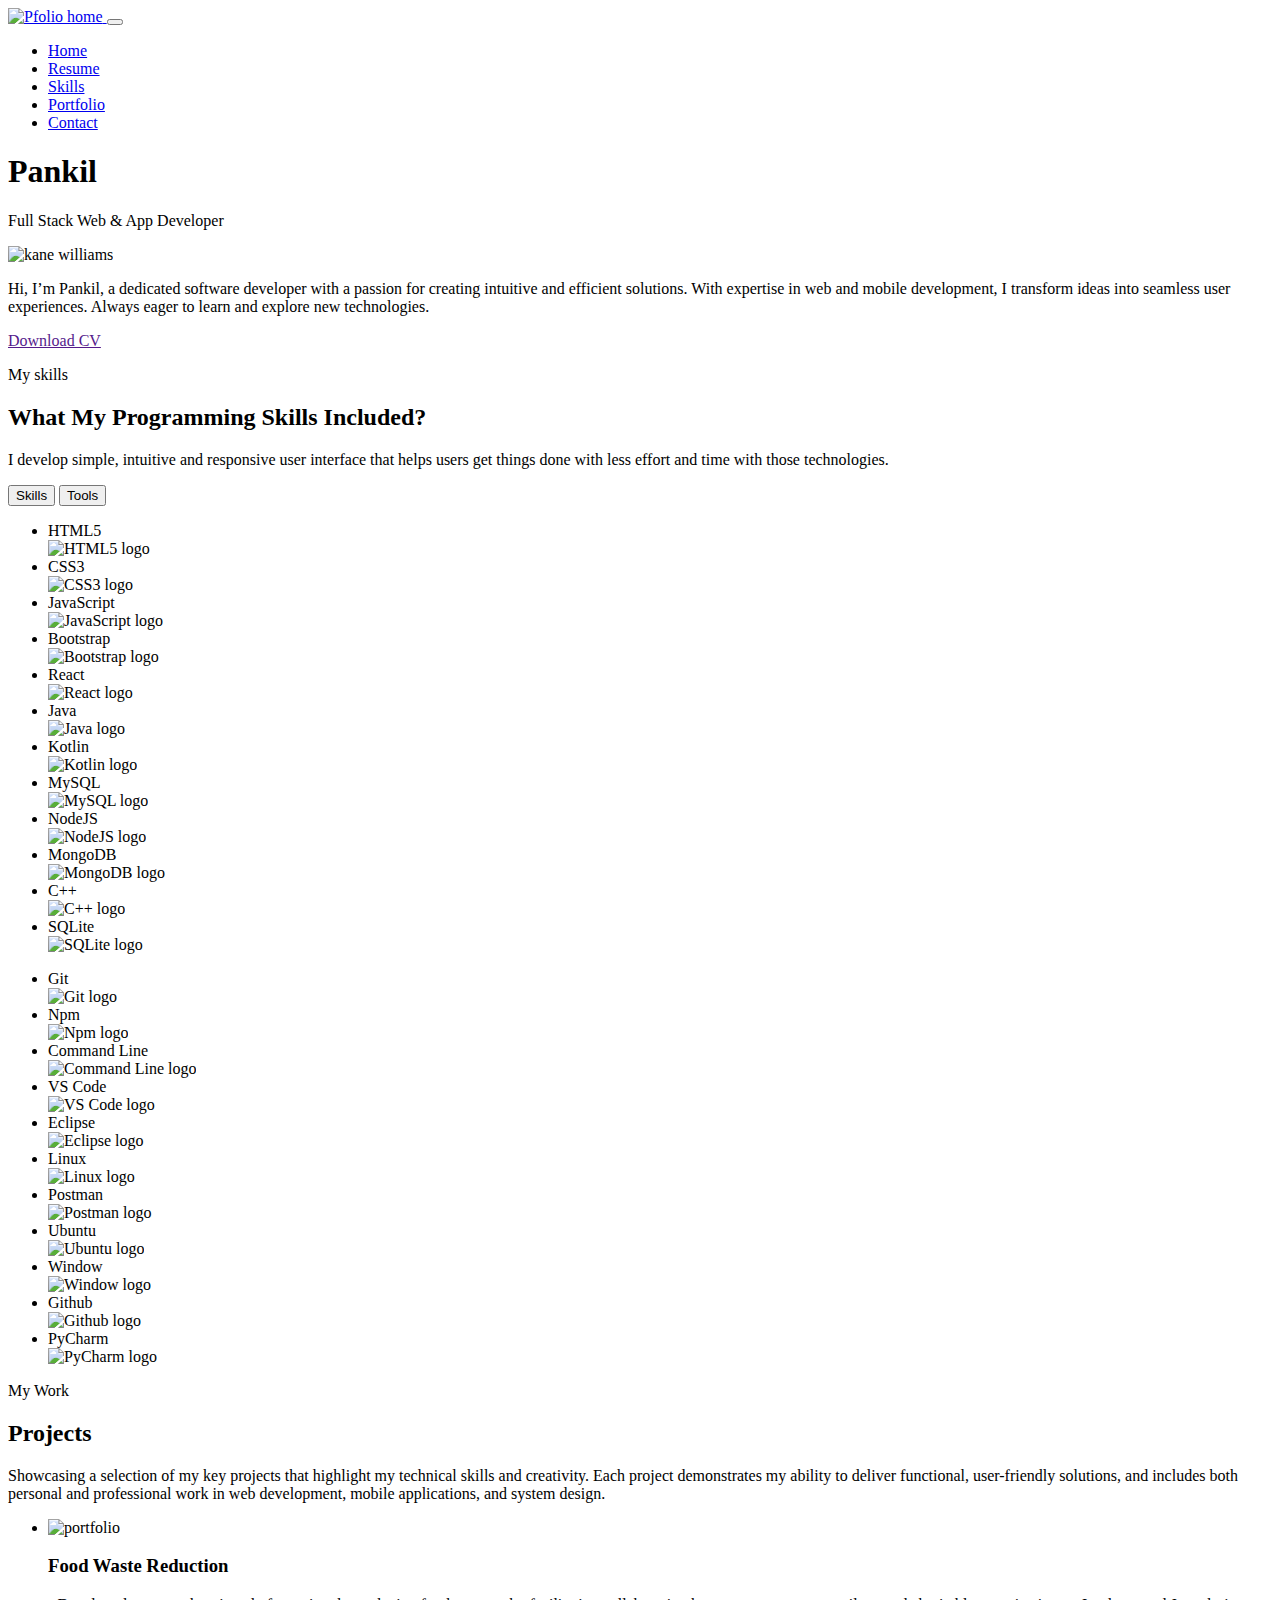
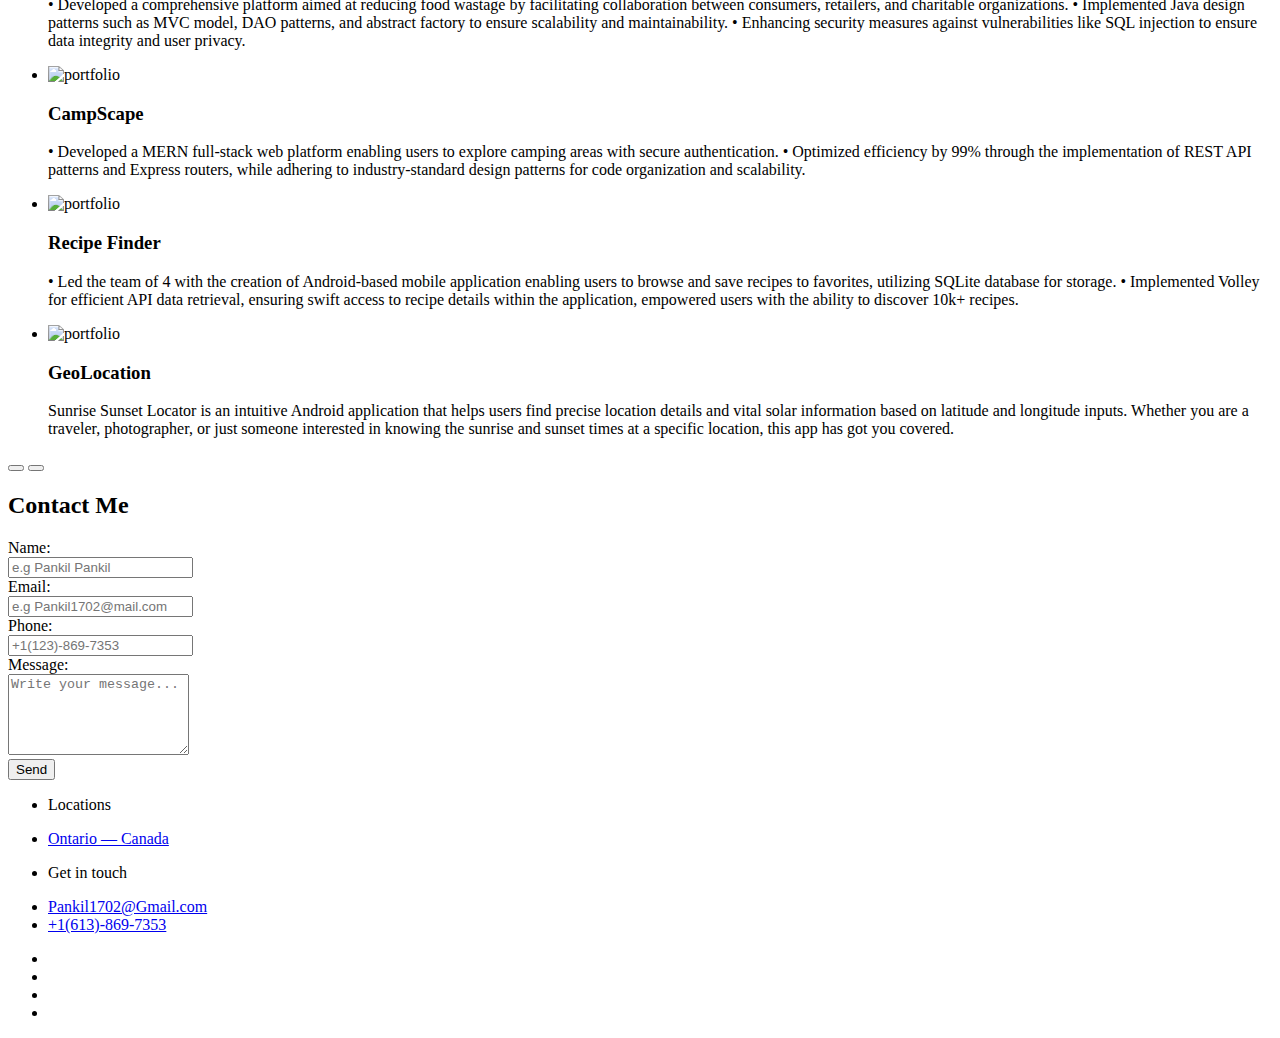
==== index.html @ f800858a "Add files via upload" ====
<!DOCTYPE html>
<html lang="en">
  <head>
    <meta charset="UTF-8" />
    <meta http-equiv="X-UA-Compatible" content="IE=edge" />
    <meta name="viewport" content="width=device-width, initial-scale=1.0" />

    <!-- 
    - primary meta tags
  -->
    <title>Pankil-Portfolio</title>
    <meta name="title" content="Kane Williams - Web & App Developer" />
    <meta
      name="description"
      content="This is a personal portfolio html template made by codewithsadee"
    />

    <!-- 
    - favicon
  -->
    <link rel="shortcut icon" href="./favicon.svg" type="image/svg+xml" />

    <!-- 
    - google font link
  -->
    <link rel="preconnect" href="https://fonts.googleapis.com" />
    <link rel="preconnect" href="https://fonts.gstatic.com" crossorigin />
    <link
      href="https://fonts.googleapis.com/css2?family=Syne:wght@400;600;700;800&display=swap"
      rel="stylesheet"
    />
    <link rel="stylesheet" href="./assets/css/style.css" />
    <link rel="preload" as="image" href="./assets/images/hero-banner.jpg" />
  </head>

  <body>
    <div class="preloader" data-preloader>
      <div class="circle"></div>
    </div>
    <!--#HEADER-->
    <header class="header" data-header>
      <div class="container">
        <a href="#" class="logo">
          <img
            src="./assets/images/logo.svg"
            width="170"
            height="40"
            alt="Pfolio home"
          />
        </a>
        <button
          class="nav-toggle-btn"
          data-nav-toggler
          data-nav-toggle-btn
          aria-label="Toggle menu"
        >
          <span class="line line-1"></span>
          <span class="line line-2"></span>
        </button>
        <nav class="navbar" data-navbar>
          <ul class="navbar-list">
            <li>
              <a href="#heroHome" class="navbar-link">Home</a>
            </li>
            <li>
              <a href="#" class="navbar-link">Resume</a>
            </li>
            <li>
              <a href="#skills" class="navbar-link">Skills</a>
            </li>
            <li>
              <a href="#portfolio" class="navbar-link">Portfolio</a>
            </li>
            <li>
              <a href="#contact" class="navbar-link">Contact</a>
            </li>
          </ul>
        </nav>

        <div class="overlay" data-nav-toggler data-overlay></div>
      </div>
    </header>

    <main>
      <article>
        <!--#HERO-->
        <section class="section hero" id="heroHome" aria-label="home">
          <div class="container">
            <div class="hero-content">
              <h1 class="h1 hero-title">Pankil</h1>
              <p class="hero-subtitle">Full Stack Web & App Developer</p>
              <div class="hero-banner">
                <img
                  src="./assets/images/hero-banner.jpg"
                  width="600"
                  height="600"
                  alt="kane williams"
                  class="w-100"
                />
              </div>
              <p class="section-text">
                Hi, I’m Pankil, a dedicated software developer with a passion
                for creating intuitive and efficient solutions. With expertise
                in web and mobile development, I transform ideas into seamless
                user experiences. Always eager to learn and explore new
                technologies.
              </p>
              <a href="" class="btn has-before">
                <span class="span">Download CV</span>
                <ion-icon name="download-outline" aria-hidden="true"></ion-icon>
              </a>
            </div>
          </div>
        </section>

        <!-- #Skill  -->
        <section class="skills" id="skills">
          <div class="skills-content section-content">
            <p class="section-subtitle">My skills</p>

            <h2 class="h3 section-title">
              What My Programming Skills Included?
            </h2>

            <p class="section-text">
              I develop simple, intuitive and responsive user interface that
              helps users get things done with less effort and time with those
              technologies.
            </p>

            <div class="skills-toggle" data-toggle-box>
              <button class="toggle-btn active" data-toggle-btn>Skills</button>

              <button class="toggle-btn" data-toggle-btn>Tools</button>
            </div>
          </div>

          <div class="skills-box" data-skills-box>
            <ul class="skills-list">
              <li>
                <div class="skill-card">
                  <div class="tooltip">HTML5</div>

                  <div class="card-icon">
                    <img src="./assets/images/html5.png" alt="HTML5 logo" />
                  </div>
                </div>
              </li>

              <li>
                <div class="skill-card">
                  <div class="tooltip">CSS3</div>

                  <div class="card-icon">
                    <img src="./assets/images/css3.png" alt="CSS3 logo" />
                  </div>
                </div>
              </li>

              <li>
                <div class="skill-card">
                  <div class="tooltip">JavaScript</div>

                  <div class="card-icon">
                    <img
                      src="./assets/images/javascript.png"
                      alt="JavaScript logo"
                    />
                  </div>
                </div>
              </li>
              <li>
                <div class="skill-card">
                  <div class="tooltip">Bootstrap</div>
                  <div class="card-icon">
                    <img
                      src="./assets/images/bootstrap.png"
                      alt="Bootstrap logo"
                    />
                  </div>
                </div>
              </li>
              <li>
                <div class="skill-card">
                  <div class="tooltip">React</div>

                  <div class="card-icon">
                    <img src="./assets/images/react.png" alt="React logo" />
                  </div>
                </div>
              </li>
              <li>
                <div class="skill-card">
                  <div class="tooltip">Java</div>

                  <div class="card-icon">
                    <img src="./assets/images/java-4.svg" alt="Java logo" />
                  </div>
                </div>
              </li>
              <li>
                <div class="skill-card">
                  <div class="tooltip">Kotlin</div>

                  <div class="card-icon">
                    <img src="./assets/images/kotlin-1.svg" alt="Kotlin logo" />
                  </div>
                </div>
              </li>
              <li>
                <div class="skill-card">
                  <div class="tooltip">MySQL</div>

                  <div class="card-icon">
                    <img
                      src="./assets/images/MySQL-Dark.svg"
                      alt="MySQL logo"
                    />
                  </div>
                </div>
              </li>
              <li>
                <div class="skill-card">
                  <div class="tooltip">NodeJS</div>

                  <div class="card-icon">
                    <img src="./assets/images/nodejs-1.svg" alt="NodeJS logo" />
                  </div>
                </div>
              </li>
              <li>
                <div class="skill-card">
                  <div class="tooltip">MongoDB</div>

                  <div class="card-icon">
                    <img src="./assets/images/MongoDB.svg" alt="MongoDB logo" />
                  </div>
                </div>
              </li>
              <li>
                <div class="skill-card">
                  <div class="tooltip">C++</div>

                  <div class="card-icon">
                    <img src="./assets/images/CPP.svg" alt="C++ logo" />
                  </div>
                </div>
              </li>
              <li>
                <div class="skill-card">
                  <div class="tooltip">SQLite</div>

                  <div class="card-icon">
                    <img src="./assets/images/SQLite.svg" alt="SQLite logo" />
                  </div>
                </div>
              </li>
            </ul>
            <ul class="tools-list">
              <li>
                <div class="skill-card">
                  <div class="tooltip">Git</div>

                  <div class="card-icon">
                    <img src="./assets/images/git.png" alt="Git logo" />
                  </div>
                </div>
              </li>
              <li>
                <div class="skill-card">
                  <div class="tooltip">Npm</div>
                  <div class="card-icon">
                    <img src="./assets/images/npm.png" alt="Npm logo" />
                  </div>
                </div>
              </li>
              <li>
                <div class="skill-card">
                  <div class="tooltip">Command Line</div>
                  <div class="card-icon">
                    <img
                      src="./assets/images/command.png"
                      alt="Command Line logo"
                    />
                  </div>
                </div>
              </li>

              <li>
                <div class="skill-card">
                  <div class="tooltip">VS Code</div>
                  <div class="card-icon">
                    <img src="./assets/images/vs-code.png" alt="VS Code logo" />
                  </div>
                </div>
              </li>
              <li>
                <div class="skill-card">
                  <div class="tooltip">Eclipse</div>
                  <div class="card-icon">
                    <img
                      src="./assets/images/eclipse-11.svg"
                      alt="Eclipse logo"
                    />
                  </div>
                </div>
              </li>
              <li>
                <div class="skill-card">
                  <div class="tooltip">Linux</div>
                  <div class="card-icon">
                    <img src="./assets/images/linux-tux.svg" alt="Linux logo" />
                  </div>
                </div>
              </li>
              <li>
                <div class="skill-card">
                  <div class="tooltip">Postman</div>
                  <div class="card-icon">
                    <img src="./assets/images/Postman.svg" alt="Postman logo" />
                  </div>
                </div>
              </li>
              <li>
                <div class="skill-card">
                  <div class="tooltip">Ubuntu</div>
                  <div class="card-icon">
                    <img
                      src="./assets/images/Ubuntu-Dark.svg"
                      alt="Ubuntu logo"
                    />
                  </div>
                </div>
              </li>
              <li>
                <div class="skill-card">
                  <div class="tooltip">Window</div>
                  <div class="card-icon">
                    <img
                      src="./assets/images/Windows-Dark.svg"
                      alt="Window logo"
                    />
                  </div>
                </div>
              </li>
              <li>
                <div class="skill-card">
                  <div class="tooltip">Github</div>
                  <div class="card-icon">
                    <img
                      src="./assets/images/github-icon-1.svg"
                      alt="Github logo"
                    />
                  </div>
                </div>
              </li>
              <li>
                <div class="skill-card">
                  <div class="tooltip">PyCharm</div>
                  <div class="card-icon">
                    <img
                      src="./assets/images/PyCharm-Dark.svg"
                      alt="PyCharm logo"
                    />
                  </div>
                </div>
              </li>
            </ul>
          </div>
        </section>

        <!-- 
        - #PORTFOLIO
      -->

        <section
          class="portfolio"
          id="portfolio"
          aria-labelledby="portfolio-label"
        >
          <div class="title-wrapper container">
            <div>
              <p class="section-subtitle" id="portfolio-label">My Work</p>

              <h2 class="h2 section-title">Projects</h2>
            </div>

            <p class="section-text">
              Showcasing a selection of my key projects that highlight my
              technical skills and creativity. Each project demonstrates my
              ability to deliver functional, user-friendly solutions, and
              includes both personal and professional work in web development,
              mobile applications, and system design.
            </p>
          </div>
          <div class="slider" data-slider>
            <ul class="slider-container" data-slider-container>
              <li class="slider-item">
                <div
                  class="portfolio-card img-holder"
                  style="--width: 600; --height: 600"
                >
                  <img
                    src="./assets/images/portfolio-1.jpg"
                    width="600"
                    height="600"
                    loading="lazy"
                    alt="portfolio"
                    class="img-cover"
                  />
                  <div class="card-content">
                    <h3 class="h3 card-title">Food Waste Reduction</h3>
                    <p class="card-text">
                      • Developed a comprehensive platform aimed at reducing
                      food wastage by facilitating collaboration between
                      consumers, retailers, and charitable organizations. •
                      Implemented Java design patterns such as MVC model, DAO
                      patterns, and abstract factory to ensure scalability and
                      maintainability. • Enhancing security measures against
                      vulnerabilities like SQL injection to ensure data
                      integrity and user privacy.
                    </p>
                  </div>
                  <a
                    href="https://github.com/Pankil02/FoodWasteManagement"
                    class="layer-link"
                  ></a>
                </div>
              </li>
              <li class="slider-item">
                <div
                  class="portfolio-card img-holder"
                  style="--width: 600; --height: 600"
                >
                  <img
                    src="./assets/images/portfolio-2.jpg"
                    width="600"
                    height="600"
                    loading="lazy"
                    alt="portfolio"
                    class="img-cover"
                  />
                  <div class="card-content">
                    <h3 class="h3 card-title">CampScape</h3>
                    <p class="card-text">
                      • Developed a MERN full-stack web platform enabling users
                      to explore camping areas with secure authentication. •
                      Optimized efficiency by 99% through the implementation of
                      REST API patterns and Express routers, while adhering to
                      industry-standard design patterns for code organization
                      and scalability.
                    </p>
                  </div>
                  <a
                    href="https://github.com/Pankil02/Campscape"
                    class="layer-link"
                  ></a>
                </div>
              </li>
              <li class="slider-item">
                <div
                  class="portfolio-card img-holder"
                  style="--width: 600; --height: 600"
                >
                  <img
                    src="./assets/images/portfolio-4.jpg"
                    width="600"
                    height="600"
                    loading="lazy"
                    alt="portfolio"
                    class="img-cover"
                  />
                  <div class="card-content">
                    <h3 class="h3 card-title">Recipe Finder</h3>
                    <p class="card-text">
                      • Led the team of 4 with the creation of Android-based
                      mobile application enabling users to browse and save
                      recipes to favorites, utilizing SQLite database for
                      storage. • Implemented Volley for efficient API data
                      retrieval, ensuring swift access to recipe details within
                      the application, empowered users with the ability to
                      discover 10k+ recipes.
                    </p>
                  </div>
                  <a
                    href="https://github.com/Pankil02/RecipeSearch"
                    class="layer-link"
                  ></a>
                </div>
              </li>
              <li class="slider-item">
                <div
                  class="portfolio-card img-holder"
                  style="--width: 600; --height: 600"
                >
                  <img
                    src="./assets/images/portfolio-3.jpg"
                    width="600"
                    height="600"
                    loading="lazy"
                    alt="portfolio"
                    class="img-cover"
                  />

                  <div class="card-content">
                    <h3 class="h3 card-title">GeoLocation</h3>

                    <p class="card-text">
                      Sunrise Sunset Locator is an intuitive Android application
                      that helps users find precise location details and vital
                      solar information based on latitude and longitude inputs.
                      Whether you are a traveler, photographer, or just someone
                      interested in knowing the sunrise and sunset times at a
                      specific location, this app has got you covered.
                    </p>
                  </div>

                  <a href="" class="layer-link"></a>
                </div>
              </li>
            </ul>

            <div class="slider-controls">
              <button
                class="slider-control prev"
                data-slider-prev
                aria-label="Slide to previous item"
              >
                <div class="line"></div>
                <div class="arrow"></div>
              </button>
              <button
                class="slider-control next"
                data-slider-next
                aria-label="Slide to next item"
              >
                <div class="line"></div>
                <div class="arrow"></div>
              </button>
            </div>
          </div>
        </section>
        <!-- 
    - #Contact
  -->
        <section class="contact-section" id="contact">
          <div class="contact-form-container">
            <form action="" method="post">
              <h2>Contact Me</h2>
              <div class="form-group">
                <label for="name">Name:</label>
                <div class="input-icon">
                  <i class="fas fa-user"></i>
                  <input
                    type="text"
                    id="name"
                    name="name"
                    placeholder="e.g Pankil Pankil"
                    required
                  />
                </div>
              </div>
              <div class="form-group">
                <label for="email">Email:</label>
                <div class="input-icon">
                  <i class="fas fa-envelope"></i>
                  <input
                    type="email"
                    id="email"
                    name="email"
                    placeholder="e.g Pankil1702@mail.com"
                    required
                  />
                </div>
              </div>
              <div class="form-group">
                <label for="phone">Phone:</label>
                <div class="input-icon">
                  <i class="fas fa-phone"></i>
                  <input
                    type="tel"
                    id="phone"
                    name="phone"
                    placeholder="+1(123)-869-7353"
                    required
                  />
                </div>
              </div>
              <div class="form-group">
                <label for="message">Message:</label>
                <div class="input-icon">
                  <i class="fas fa-comment"></i>
                  <textarea
                    id="message"
                    name="message"
                    rows="5"
                    placeholder="Write your message..."
                    required
                  ></textarea>
                </div>
              </div>
              <button type="submit">Send</button>
            </form>
          </div>
        </section>
      </article>
    </main>

    <!-- #FOOTER-->
    <footer class="footer">
      <div class="container">
        <ul class="footer-list">
          <li>
            <p class="h4 footer-list-title">Locations</p>
          </li>

          <li>
            <a href="#" class="footer-link">Ontario — Canada</a>
          </li>
        </ul>
        <ul class="footer-list">
          <li>
            <p class="h4 footer-list-title">Get in touch</p>
          </li>
          <li>
            <a href="mailto:Pankil1702@Gmail.com" class="footer-link"
              >Pankil1702@Gmail.com</a
            >
          </li>
          <li>
            <a href="mailto:" class="footer-link">+1(613)-869-7353</a>
          </li>
        </ul>
        <ul class="social-list">
          <li>
            <a href="#" class="social-link">
              <ion-icon name="logo-github"></ion-icon>
            </a>
          </li>

          <li>
            <a href="#" class="social-link">
              <ion-icon name="logo-instagram"></ion-icon>
            </a>
          </li>

          <li>
            <a href="#" class="social-link">
              <ion-icon name="logo-whatsapp"></ion-icon>
            </a>
          </li>

          <li>
            <a href="#" class="social-link">
              <ion-icon name="logo-linkedin"></ion-icon>
            </a>
          </li>
        </ul>
      </div>
    </footer>

    <!-- custom js link-->
    <script src="./assets/js/script.js"></script>
    <!--ionicon link-->
    <script
      type="module"
      src="https://unpkg.com/ionicons@5.5.2/dist/ionicons/ionicons.esm.js"
    ></script>
    <script
      nomodule
      src="https://unpkg.com/ionicons@5.5.2/dist/ionicons/ionicons.js"
    ></script>
  </body>
</html>
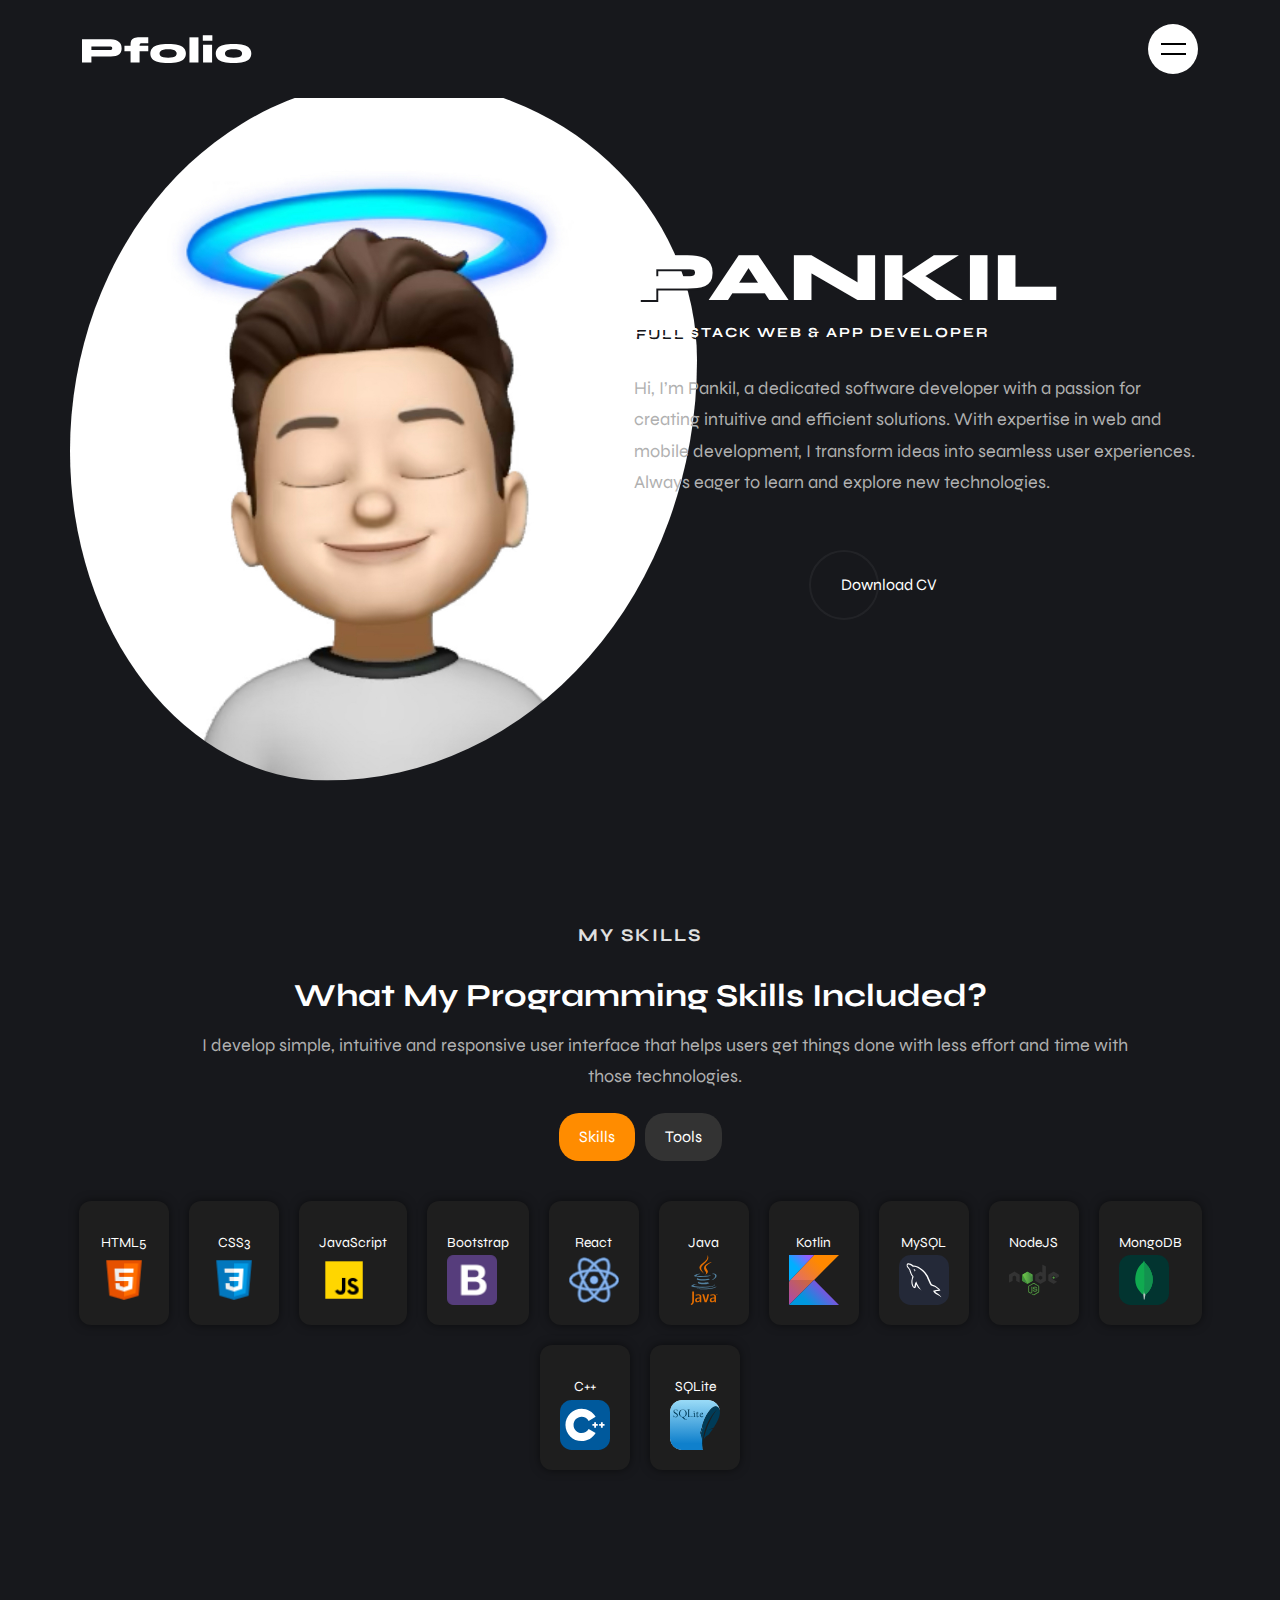
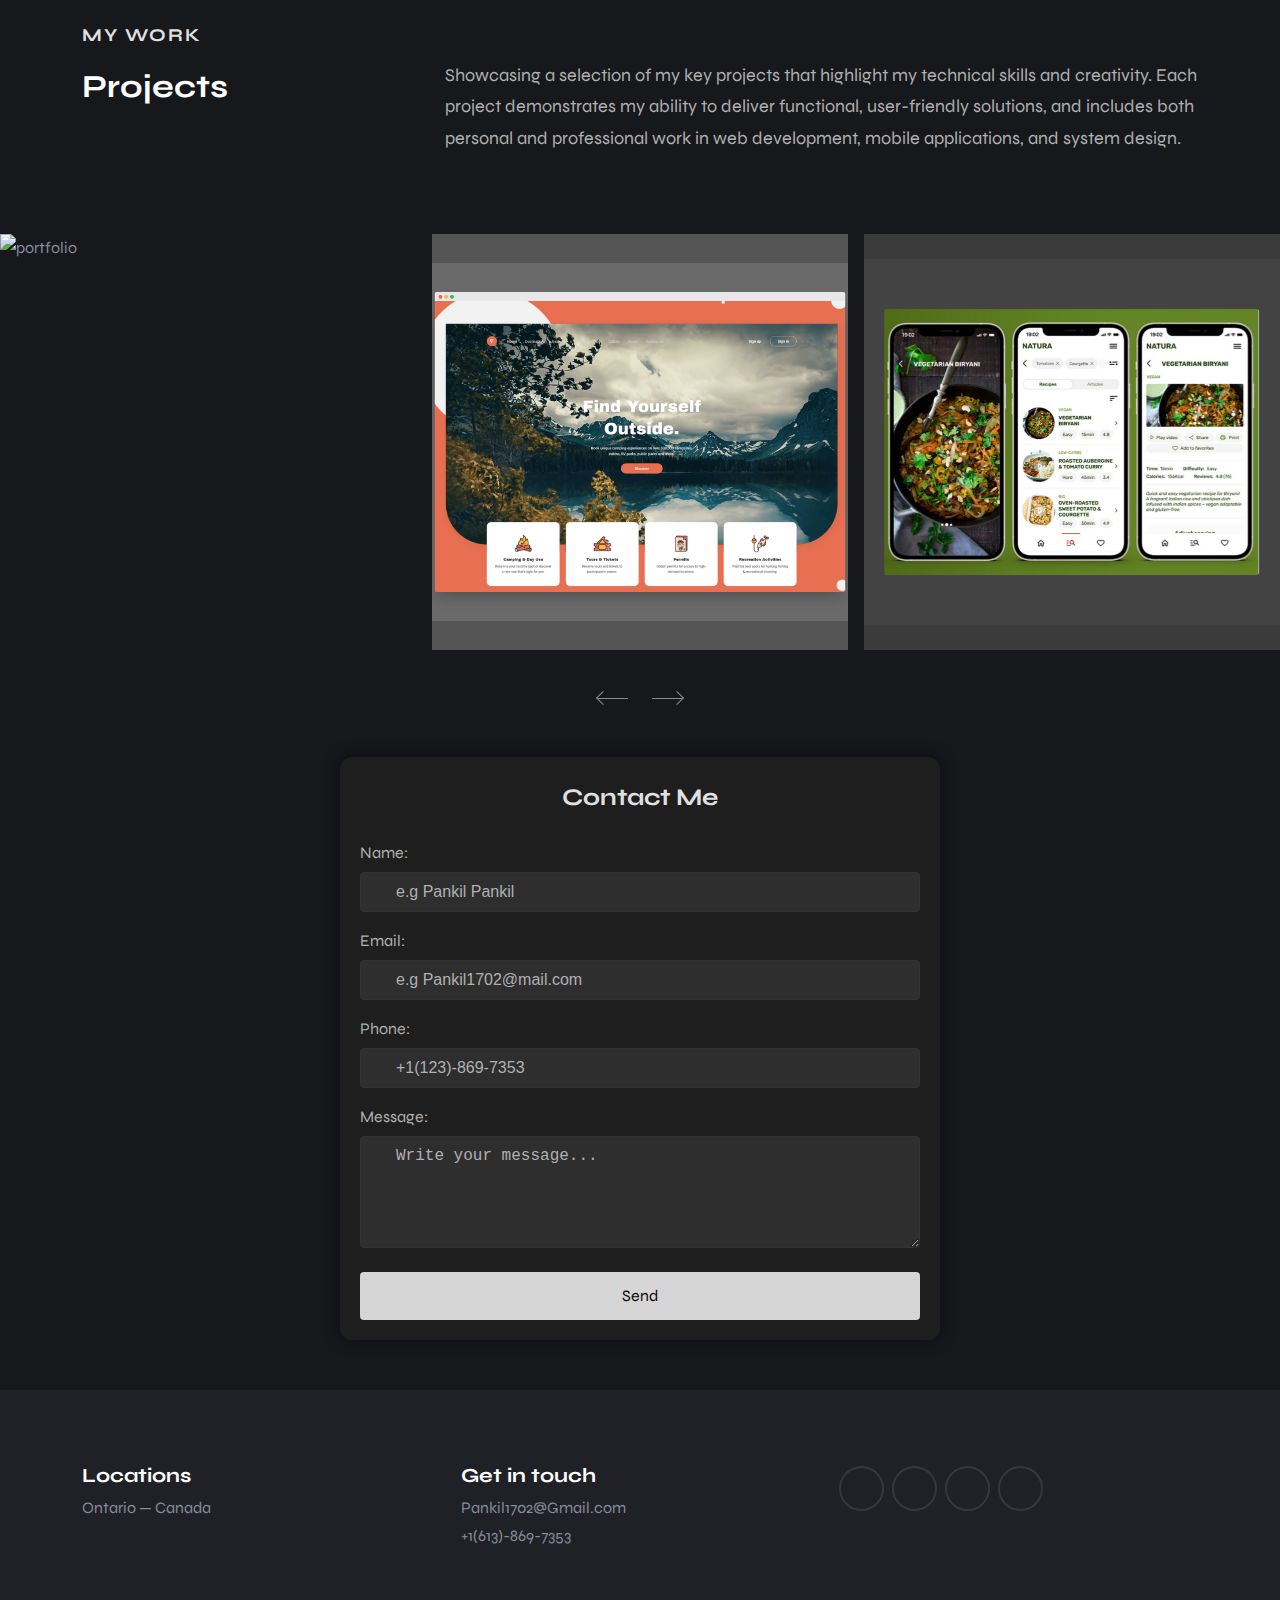
==== commit ccc84295: "Update index.html" ====
--- a/index.html
+++ b/index.html
@@ -633,25 +633,25 @@
         </ul>
         <ul class="social-list">
           <li>
-            <a href="#" class="social-link">
+            <a href="https://github.com/Pankil02" class="social-link">
               <ion-icon name="logo-github"></ion-icon>
             </a>
           </li>
 
           <li>
-            <a href="#" class="social-link">
+            <a href="https://www.instagram.com/pankil07__/" class="social-link">
               <ion-icon name="logo-instagram"></ion-icon>
             </a>
           </li>
 
           <li>
-            <a href="#" class="social-link">
+            <a href="https://wa.me/16138697353?text=Hello%20Pankil%2C%20%20" class="social-link">
               <ion-icon name="logo-whatsapp"></ion-icon>
             </a>
           </li>
 
           <li>
-            <a href="#" class="social-link">
+            <a href="https://www.linkedin.com/in/pankil-9802ba305/" class="social-link">
               <ion-icon name="logo-linkedin"></ion-icon>
             </a>
           </li>
--- a/assets/css/style.css
+++ b/assets/css/style.css
@@ -0,0 +1,1096 @@
+/*-----------------------------------*\
+  #main.css
+\*-----------------------------------*/
+
+/**
+ * copyright 2022 codewithsadee
+ */
+
+/*-----------------------------------*\
+  #CUSTOM PROPERTY
+\*-----------------------------------*/
+
+:root {
+  /**
+   * colors
+   */
+
+  --raisin-black: hsla(231, 10%, 14%, 1);
+  --roman-silver: hsla(229, 10%, 57%, 1);
+  --eerie-black: hsla(228, 9%, 10%, 1);
+  --black: hsla(0, 0%, 0%, 1);
+  --white: hsla(0, 0%, 100%, 1);
+  --white_a10: hsla(0, 0%, 100%, 0.1);
+  --white_a5: hsla(0, 0%, 100%, 0.05);
+
+  /**
+   * typography
+   */
+
+  --ff-syne: "Syne", sans-serif;
+
+  --fs-1: 4.8rem;
+  --fs-2: 4.5rem;
+  --fs-3: 4rem;
+  --fs-4: 2.4rem;
+  --fs-5: 2rem;
+  --fs-6: 1.8rem;
+  --fs-7: 1.4rem;
+  --fs-8: 1.2rem;
+
+  --fw-800: 800;
+  --fw-700: 700;
+
+  /**
+   * spacing
+   */
+
+  --section-padding: 100px;
+
+  /**
+   * border radius
+   */
+
+  --radius-pill: 100px;
+  --radius-circle: 50%;
+  --blob-radius: 52% 48% 59% 41% / 53% 40% 60% 47%;
+
+  /**
+   * transition
+   */
+
+  --transition-1: 0.25s ease;
+  --transition-2: 0.5s ease;
+  --cubic-in: cubic-bezier(0.51, 0.03, 0.64, 0.28);
+  --cubic-out: cubic-bezier(0.05, 0.83, 0.52, 0.97);
+  --cubic-bounce: 0.6s cubic-bezier(0.68, -0.55, 0.265, 1.55);
+  --cubic-ease-out: 700ms cubic-bezier(0.17, 0.67, 0, 1.01);
+}
+
+/*-----------------------------------*\
+  #RESET
+\*-----------------------------------*/
+
+*,
+*::before,
+*::after {
+  margin: 0;
+  padding: 0;
+  box-sizing: border-box;
+}
+
+li {
+  list-style: none;
+}
+
+a,
+img,
+span,
+data,
+button,
+ion-icon {
+  display: block;
+}
+
+a {
+  color: inherit;
+  text-decoration: none;
+}
+
+img {
+  height: auto;
+}
+
+button {
+  background: none;
+  border: none;
+  font: inherit;
+  cursor: pointer;
+}
+
+ion-icon {
+  pointer-events: none;
+}
+
+html {
+  font-family: var(--ff-syne);
+  font-size: 10px;
+  scroll-behavior: smooth;
+}
+
+body {
+  background-color: var(--eerie-black);
+  color: var(--roman-silver);
+  font-size: 1.6rem;
+  line-height: 1.75;
+  overflow: hidden;
+}
+
+body.loaded {
+  overflow: overlay;
+}
+
+body.nav-active {
+  overflow: hidden;
+}
+
+::-webkit-scrollbar {
+  width: 5px;
+}
+
+::-webkit-scrollbar-track {
+  background: transparent;
+}
+
+::-webkit-scrollbar-thumb {
+  background-color: var(--white);
+  border-radius: 20px;
+}
+
+/*-----------------------------------*\
+  #REUSED STYLE
+\*-----------------------------------*/
+
+.container {
+  padding-inline: 12px;
+}
+
+.section {
+  padding-block: var(--section-padding);
+}
+
+.h1 {
+  font-size: var(--fs-3);
+  font-weight: var(--fw-800);
+}
+
+.h1,
+.h2,
+.h4 {
+  color: var(--white);
+  line-height: 1;
+}
+
+.h2 {
+  font-size: var(--fs-2);
+}
+
+.h3 {
+  color: var(--white);
+  font-size: var(--fs-4);
+  line-height: 1.5;
+}
+
+.h4 {
+  font-size: var(--fs-5);
+}
+
+.h2,
+.h3,
+.h4 {
+  font-weight: var(--fw-700);
+}
+
+.w-100 {
+  width: 100%;
+}
+
+.has-before {
+  position: relative;
+  z-index: 1;
+}
+
+.has-before::before {
+  position: absolute;
+  content: "";
+  z-index: -1;
+}
+
+.btn {
+  color: var(--white);
+  display: flex;
+  align-items: center;
+  gap: 4px;
+  max-width: max-content;
+  min-width: max-content;
+  padding: 20px 32px;
+}
+
+.btn::before {
+  width: 70px;
+  height: 70px;
+  top: 50%;
+  left: 0;
+  transform: translateY(-50%);
+  border: 2px solid var(--white_a5);
+  border-radius: var(--radius-circle);
+  transition: var(--cubic-bounce);
+}
+
+.btn:is(:hover, :focus-visible)::before {
+  left: calc(100% - 70px);
+}
+
+.section-subtitle {
+  text-transform: uppercase;
+  font-size: var(--fs-8);
+  font-weight: var(--fw-700);
+  margin-block-end: 20px;
+  letter-spacing: 2px;
+}
+
+.section-title {
+  margin-block-end: 45px;
+}
+
+.text-lg {
+  font-family: var(--ff-syne);
+  font-size: var(--fs-1);
+}
+
+.layer-link {
+  position: absolute;
+  top: 0;
+  left: 0;
+  width: 100%;
+  height: 100%;
+  z-index: 1;
+}
+
+.slider {
+  --slider-items: 1;
+  --item-gap: 12px;
+
+  margin-block-start: 60px;
+  overflow: hidden;
+}
+
+.slider-container {
+  position: relative;
+  display: flex;
+  gap: var(--item-gap);
+  transition: transform var(--cubic-ease-out);
+}
+
+.slider-item {
+  --total-gap: calc(var(--item-gap) * (var(--slider-items) - 1));
+  --item-width: calc(
+    (100% / var(--slider-items)) - (var(--total-gap) / var(--slider-items))
+  );
+
+  min-width: var(--item-width);
+  width: var(--item-width);
+}
+
+.slider-control {
+  position: relative;
+  max-width: max-content;
+  padding-block: 8px;
+  opacity: 0.5;
+}
+
+.slider-control .line {
+  width: 30px;
+  height: 1px;
+  background-color: var(--white);
+}
+
+.slider-control .arrow {
+  position: absolute;
+  transform: translateY(-60%) rotate(45deg);
+  width: 10px;
+  height: 10px;
+  border-style: solid;
+  border-color: var(--white);
+}
+
+.slider-control.prev .arrow {
+  left: 0;
+  border-width: 0 0 1px 1px;
+}
+
+.slider-control.next .arrow {
+  right: 0;
+  border-width: 1px 1px 0 0;
+}
+
+.slider-controls {
+  display: flex;
+  justify-content: center;
+  align-items: center;
+  gap: 24px;
+  margin-block-start: 40px;
+}
+
+.img-holder {
+  aspect-ratio: var(--width) / var(--height);
+  background-color: var(--white_a5);
+  overflow: hidden;
+}
+
+.img-cover {
+  width: 100%;
+  height: 100%;
+  object-fit: cover;
+}
+
+/*-----------------------------------*\
+  #PRELOADER
+\*-----------------------------------*/
+
+.preloader {
+  position: fixed;
+  top: 0;
+  left: 0;
+  width: 100%;
+  height: 100vh;
+  background-color: var(--eerie-black);
+  z-index: 10;
+  display: grid;
+  place-items: center;
+  transition: var(--transition-2);
+  transition-delay: 0.5s;
+}
+
+.preloader.loaded {
+  opacity: 0;
+  pointer-events: none;
+}
+
+.preloader .circle {
+  width: 60px;
+  height: 60px;
+  border: 2px solid var(--raisin-black);
+  border-top-color: var(--white);
+  border-radius: var(--radius-circle);
+  animation: rotate360 1s linear infinite;
+  transition: var(--transition-2);
+}
+
+@keyframes rotate360 {
+  0% {
+    transform: rotate(0);
+  }
+  100% {
+    transform: rotate(1turn);
+  }
+}
+
+.preloader.loaded .circle {
+  opacity: 0;
+}
+
+/*-----------------------------------*\
+  #HEADER
+\*-----------------------------------*/
+
+.header {
+  position: fixed;
+  top: 0;
+  left: 0;
+  width: 100%;
+  background-color: var(--eerie-black);
+  padding-block: 24px;
+  z-index: 4;
+  transition: var(--transition-1);
+}
+
+.header.active {
+  background-color: var(--raisin-black);
+  padding-block: 16px;
+}
+
+.header .container {
+  display: flex;
+  justify-content: space-between;
+  align-items: center;
+}
+
+.nav-toggle-btn {
+  width: 50px;
+  height: 50px;
+  background-color: var(--white);
+  border-radius: var(--radius-circle);
+  display: grid;
+  place-content: center;
+  gap: 8px;
+  transition: var(--transition-1);
+}
+
+.nav-toggle-btn:is(:hover, :focus-visible) {
+  gap: 10px;
+}
+
+.nav-toggle-btn.active {
+  gap: 8px;
+}
+
+.nav-toggle-btn .line {
+  width: 25px;
+  height: 2px;
+  background-color: var(--black);
+  transition: var(--transition-1);
+}
+
+.nav-toggle-btn.active .line-1 {
+  transform: rotate(45deg) translate(4px, 4px);
+}
+
+.nav-toggle-btn.active .line-2 {
+  transform: rotate(-45deg) translate(3px, -2px);
+}
+
+.navbar {
+  position: absolute;
+  top: 100%;
+  right: -370px;
+  max-width: 370px;
+  width: 100%;
+  background-color: var(--white);
+  height: 100vh;
+  text-align: center;
+  padding: 56px 40px;
+  visibility: hidden;
+  transition: 0.25s var(--cubic-in);
+  z-index: 1;
+}
+
+.navbar.active {
+  transform: translateX(-370px);
+  visibility: visible;
+  transition-timing-function: var(--cubic-out);
+}
+
+.navbar-link {
+  color: var(--raisin-black);
+  font-size: var(--fs-6);
+  font-weight: var(--fw-700);
+  padding-block: 10px;
+  transition: var(--transition-1);
+}
+
+.navbar-link:is(:hover, :focus-visible) {
+  text-shadow: 1px 0 0 var(--eerie-black);
+}
+
+.overlay {
+  position: absolute;
+  top: 100%;
+  left: 0;
+  width: 100%;
+  height: 100vh;
+  display: none;
+}
+
+.overlay.active {
+  display: block;
+}
+
+/*-----------------------------------*\
+  #HERO
+\*-----------------------------------*/
+
+.hero {
+  padding-block-start: 130px;
+}
+
+.hero-title {
+  text-transform: uppercase;
+  word-break: break-all;
+  margin-left: 50px;
+}
+
+.hero-subtitle {
+  font-size: var(--fs-8);
+  text-transform: uppercase;
+  font-weight: var(--fw-700);
+  color: var(--white);
+  letter-spacing: 2px;
+  line-height: 1.5em;
+  margin-block: 10px 30px;
+  margin-left: 50px;
+}
+
+.hero-banner {
+  border-radius: var(--blob-radius);
+  overflow: hidden;
+  animation: blobAnim 30s linear infinite;
+}
+
+@keyframes blobAnim {
+  0%,
+  100% {
+    border-radius: var(--blob-radius);
+  }
+
+  10% {
+    border-radius: 33% 67% 50% 50% / 43% 39% 61% 57%;
+  }
+
+  20% {
+    border-radius: 51% 49% 31% 69% / 65% 39% 61% 35%;
+  }
+
+  30% {
+    border-radius: 51% 49% 56% 44% / 45% 39% 61% 55%;
+  }
+
+  40% {
+    border-radius: 66% 34% 33% 67% / 48% 71% 39% 52%;
+  }
+
+  50% {
+    border-radius: 46% 54% 33% 67% / 48% 30% 70% 52%;
+  }
+
+  60% {
+    border-radius: 46% 54% 56% 44% / 48% 30% 70% 52%;
+  }
+
+  70% {
+    border-radius: 46% 54% 56% 44% / 65% 53% 47% 35%;
+  }
+
+  80% {
+    border-radius: 67% 33% 56% 44% / 37% 53% 47% 63%;
+  }
+
+  90% {
+    border-radius: 46% 54% 32% 68% / 37% 53% 47% 63%;
+  }
+}
+
+.hero .section-text {
+  margin-block: 30px;
+}
+
+.hero .btn {
+  margin-inline: auto;
+}
+
+/*-----------------------------------*\
+  #SKILLS
+\*-----------------------------------*/
+.skills {
+  display: flex;
+  flex-direction: column; /* Stack children vertically */
+  align-items: center;
+  padding: 50px;
+  margin-bottom: 100px; /* Added margin on sides */
+}
+
+.skills-content {
+  text-align: center; /* Center align the text */
+  max-width: 1000px; /* Increased max-width */
+  margin-bottom: 20px; /* Space between content and icons */
+}
+
+.section-subtitle {
+  color: #e0e0e0; /* Light text color */
+  margin-bottom: 20px;
+  font-size: 18px;
+}
+
+.section-title {
+  color: #fff;
+  font-size: 32px;
+  font-weight: bold;
+  margin-bottom: 10px;
+}
+
+.section-text {
+  color: #b0b0b0; /* Light text color */
+  font-size: 18px;
+  margin-bottom: 20px;
+  margin-left: 50px;
+}
+
+.skills-toggle {
+  display: flex;
+  justify-content: center;
+  margin-bottom: 20px;
+}
+
+.toggle-btn {
+  padding: 10px 20px;
+  margin: 0 5px;
+  background-color: #333;
+  border: none;
+  border-radius: 20px;
+  color: #fff;
+  cursor: pointer;
+  font-size: 16px;
+  transition: background-color 0.3s ease;
+}
+
+.toggle-btn.active {
+  background-color: #ff8c00; /* Active button color */
+}
+
+.toggle-btn:hover {
+  background-color: #ff4500; /* Hover color */
+}
+
+.skills-box {
+  display: flex;
+  flex-direction: column; /* Stack children vertically */
+  align-items: center;
+}
+
+.skills-list,
+.tools-list {
+  display: none;
+  flex-wrap: wrap;
+  justify-content: center;
+  gap: 20px;
+  transition: opacity 0.5s ease, transform 0.5s ease; /* Add transition for opacity and transform */
+}
+
+.skills-list.active,
+.tools-list.active {
+  display: flex;
+  opacity: 1;
+  transform: translateY(0); /* Reset transform */
+}
+
+.skills-list.inactive,
+.tools-list.inactive {
+  opacity: 0;
+  transform: translateY(20px); /* Move down slightly when hiding */
+}
+
+.skill-card {
+  background-color: #1e1e1e; /* Dark card background */
+  padding: 20px;
+  border-radius: 12px;
+  text-align: center;
+  box-shadow: 0 0 10px rgba(0, 0, 0, 0.5);
+  transition: transform 0.3s ease;
+}
+
+.skill-card:hover {
+  transform: translateY(-10px);
+}
+
+.card-icon img {
+  width: 50px;
+  height: 50px;
+}
+
+.tooltip {
+  color: #fff;
+  font-size: 14px;
+  margin-top: 10px;
+}
+
+/*-----------------------------------*\
+  #PORTFOLIO
+\*-----------------------------------*/
+
+.portfolio .slider {
+  --item-gap: 16px;
+}
+
+.portfolio-card {
+  position: relative;
+  background-color: transparent;
+  transition: var(--cubic-ease-out);
+}
+
+.portfolio-card .img-cover {
+  transition: var(--cubic-ease-out);
+}
+
+.portfolio-card .card-content {
+  position: absolute;
+  top: 50%;
+  left: 50%;
+  text-align: center;
+  width: 100%;
+  transform: translate(-55%, -50%);
+  opacity: 0;
+  transition: var(--cubic-ease-out);
+  z-index: 1;
+}
+
+.portfolio-card .card-text {
+  color: var(--white);
+}
+
+.portfolio-card:is(:hover, :focus-within) .img-cover {
+  opacity: 0.1;
+  transform: scale(0.95);
+}
+
+.portfolio-card:is(:hover, :focus-within) .card-content {
+  transform: translate(-50%, -50%);
+  opacity: 1;
+}
+
+/*-----------------------------------*\
+ * #CONTACT
+\*-----------------------------------*/
+.contact-section {
+  display: flex;
+  justify-content: center;
+  align-items: center;
+  padding: 50px 0;
+}
+
+.contact-form-container {
+  width: 100%;
+  max-width: 600px;
+  padding: 20px;
+  background-color: #1e1e1e; /* Dark form background */
+  box-shadow: 0 0 15px rgba(0, 0, 0, 0.5); /* Darker shadow */
+  border-radius: 12px;
+}
+
+.contact-form-container h2 {
+  text-align: center;
+  color: #e0e0e0; /* Light text color */
+  margin-bottom: 20px;
+}
+
+.contact-form-container .form-group {
+  margin-bottom: 15px;
+}
+
+.contact-form-container .form-group label {
+  display: block;
+  margin-bottom: 5px;
+  color: #b0b0b0; /* Slightly lighter text color for labels */
+}
+
+.contact-form-container .input-icon {
+  position: relative;
+}
+
+.contact-form-container .input-icon i {
+  position: absolute;
+  left: 10px;
+  top: 50%;
+  transform: translateY(-50%);
+  color: #b0b0b0; /* Icon color */
+}
+
+.contact-form-container .form-group input,
+.contact-form-container .form-group textarea {
+  width: 100%;
+  padding: 10px 10px 10px 35px; /* Padding adjusted for icon */
+  border: 1px solid #333; /* Dark border */
+  border-radius: 4px;
+  font-size: 16px;
+  box-sizing: border-box;
+  background-color: #2e2e2e; /* Darker input background */
+  color: #e0e0e0; /* Light text color for input */
+}
+
+.contact-form-container .form-group input::placeholder,
+.contact-form-container .form-group textarea::placeholder {
+  color: #b0b0b0; /* Placeholder text color */
+}
+
+.contact-form-container button {
+  display: inline-block;
+  width: 100%;
+  padding: 10px;
+  background-color: #d5d5d5;
+  border: none;
+  border-radius: 4px;
+  color: #090909;
+  font-size: 16px;
+  cursor: pointer;
+  transition: background-color 0.3s ease;
+}
+
+.contact-form-container button:hover {
+  background-color: #191919;
+  color: #ffffff;
+}
+
+@media (max-width: 600px) {
+  .contact-form-container {
+    padding: 15px;
+    margin: 20px;
+  }
+
+  .contact-form-container h2 {
+    font-size: 24px;
+  }
+}
+
+/*-----------------------------------*\
+  #FOOTER
+\*-----------------------------------*/
+
+.footer {
+  background-color: var(--raisin-black);
+  padding-block: 76px;
+}
+
+.footer .container {
+  display: grid;
+  gap: 20px;
+}
+
+.social-list {
+  display: flex;
+  gap: 8px;
+}
+
+.social-link {
+  width: 45px;
+  height: 45px;
+  display: grid;
+  place-items: center;
+  border: 2px solid var(--white_a10);
+  border-radius: var(--radius-circle);
+  color: var(--white);
+  transition: var(--transition-1);
+}
+
+.social-link:is(:hover, :focus-visible) {
+  border-color: var(--white);
+}
+
+/*-----------------------------------*\
+  #MEDIA QUERIES
+\*-----------------------------------*/
+
+/**
+ * responsive for large than 575px screen
+ */
+
+@media (min-width: 575px) {
+  /**
+   * REUSED STYLE
+   */
+
+  .container {
+    max-width: 570px;
+    width: 100%;
+    margin-inline: auto;
+  }
+
+  .slider {
+    --slider-items: 2;
+  }
+
+  /**
+   * FOOTER
+   */
+
+  .footer-list-title {
+    margin-block-end: 8px;
+  }
+}
+
+/**
+ * responsive for large than 768px screen
+ */
+
+@media (min-width: 768px) {
+  /**
+   * CUSTOM PROPERTY
+   */
+
+  :root {
+    /**
+     * typography
+     */
+
+    --fs-2: 6rem;
+    --fs-3: 5.5rem;
+  }
+
+  /**
+   * REUSED STYLE
+   */
+
+  .container {
+    max-width: 720px;
+  }
+
+  .title-wrapper {
+    display: flex;
+    gap: 10%;
+  }
+
+  .title-wrapper .section-title {
+    margin-block-end: 0;
+  }
+
+  .title-wrapper .section-text {
+    margin-block-start: 40px;
+  }
+
+  /**
+   * HERO
+   */
+
+  .hero .container {
+    position: relative;
+  }
+
+  .hero-banner {
+    position: absolute;
+    top: 50%;
+    left: 0;
+    transform: translateY(-50%);
+    width: 55%;
+    z-index: -1;
+  }
+
+  .hero-content {
+    width: 50%;
+    margin-inline-start: auto;
+    padding-block: 10%;
+  }
+
+  .hero-title,
+  .hero-subtitle {
+    text-shadow: 2px 2px 0 var(--eerie-black);
+  }
+
+  /**
+   * CONTACT
+   */
+
+  .contact-form {
+    max-width: 450px;
+    margin-inline: auto;
+  }
+  /**
+   * FOOTER
+   */
+
+  .footer .container {
+    grid-template-columns: repeat(3, 1fr);
+  }
+}
+
+/**
+ * responsive for large than 992px screen
+ */
+
+@media (min-width: 992px) {
+  /**
+   * CUSTOM PROPERTY
+   */
+
+  :root {
+    /**
+     * typography
+     */
+
+    --fs-3: 7rem;
+  }
+
+  /**
+   * REUSED STYLE
+   */
+
+  .container {
+    max-width: 960px;
+  }
+
+  .title-wrapper {
+    gap: 15%;
+  }
+
+  .slider {
+    --slider-items: 3;
+  }
+
+  /**
+   * HERO
+   */
+
+  .hero-subtitle {
+    --fs-8: 1.4rem;
+  }
+
+  /**
+   * CONTACT
+   */
+
+  .contact {
+    display: grid;
+    grid-template-columns: 1fr 1fr;
+    gap: 30px;
+  }
+
+  .contact-content {
+    margin-bottom: 0;
+  }
+
+  .contact-form {
+    width: 100%;
+  }
+
+  .contact-list {
+    margin-left: -40px;
+  }
+}
+
+/**
+ * responsive for large than 1200px screen
+ */
+
+@media (min-width: 1200px) {
+  /**
+   * CUSTOM PROPERTY
+   */
+
+  :root {
+    /**
+     * spacing
+     */
+
+    --section-padding: 140px;
+  }
+
+  /**
+   * REUSED STYLE
+   */
+
+  .container {
+    max-width: 1140px;
+  }
+
+  /**
+   * HEADER
+   */
+
+  .navbar {
+    top: 0;
+    display: grid;
+    place-content: center;
+  }
+
+  .nav-toggle-btn {
+    position: relative;
+    z-index: 2;
+  }
+
+  .overlay {
+    top: 0;
+  }
+
+  /**
+   * HERO
+   */
+
+  .hero-content {
+    width: 55%;
+  }
+
+  .hero-title {
+    word-break: normal;
+  }
+
+  .hero .section-text {
+    margin-block-end: 52px;
+  }
+}
